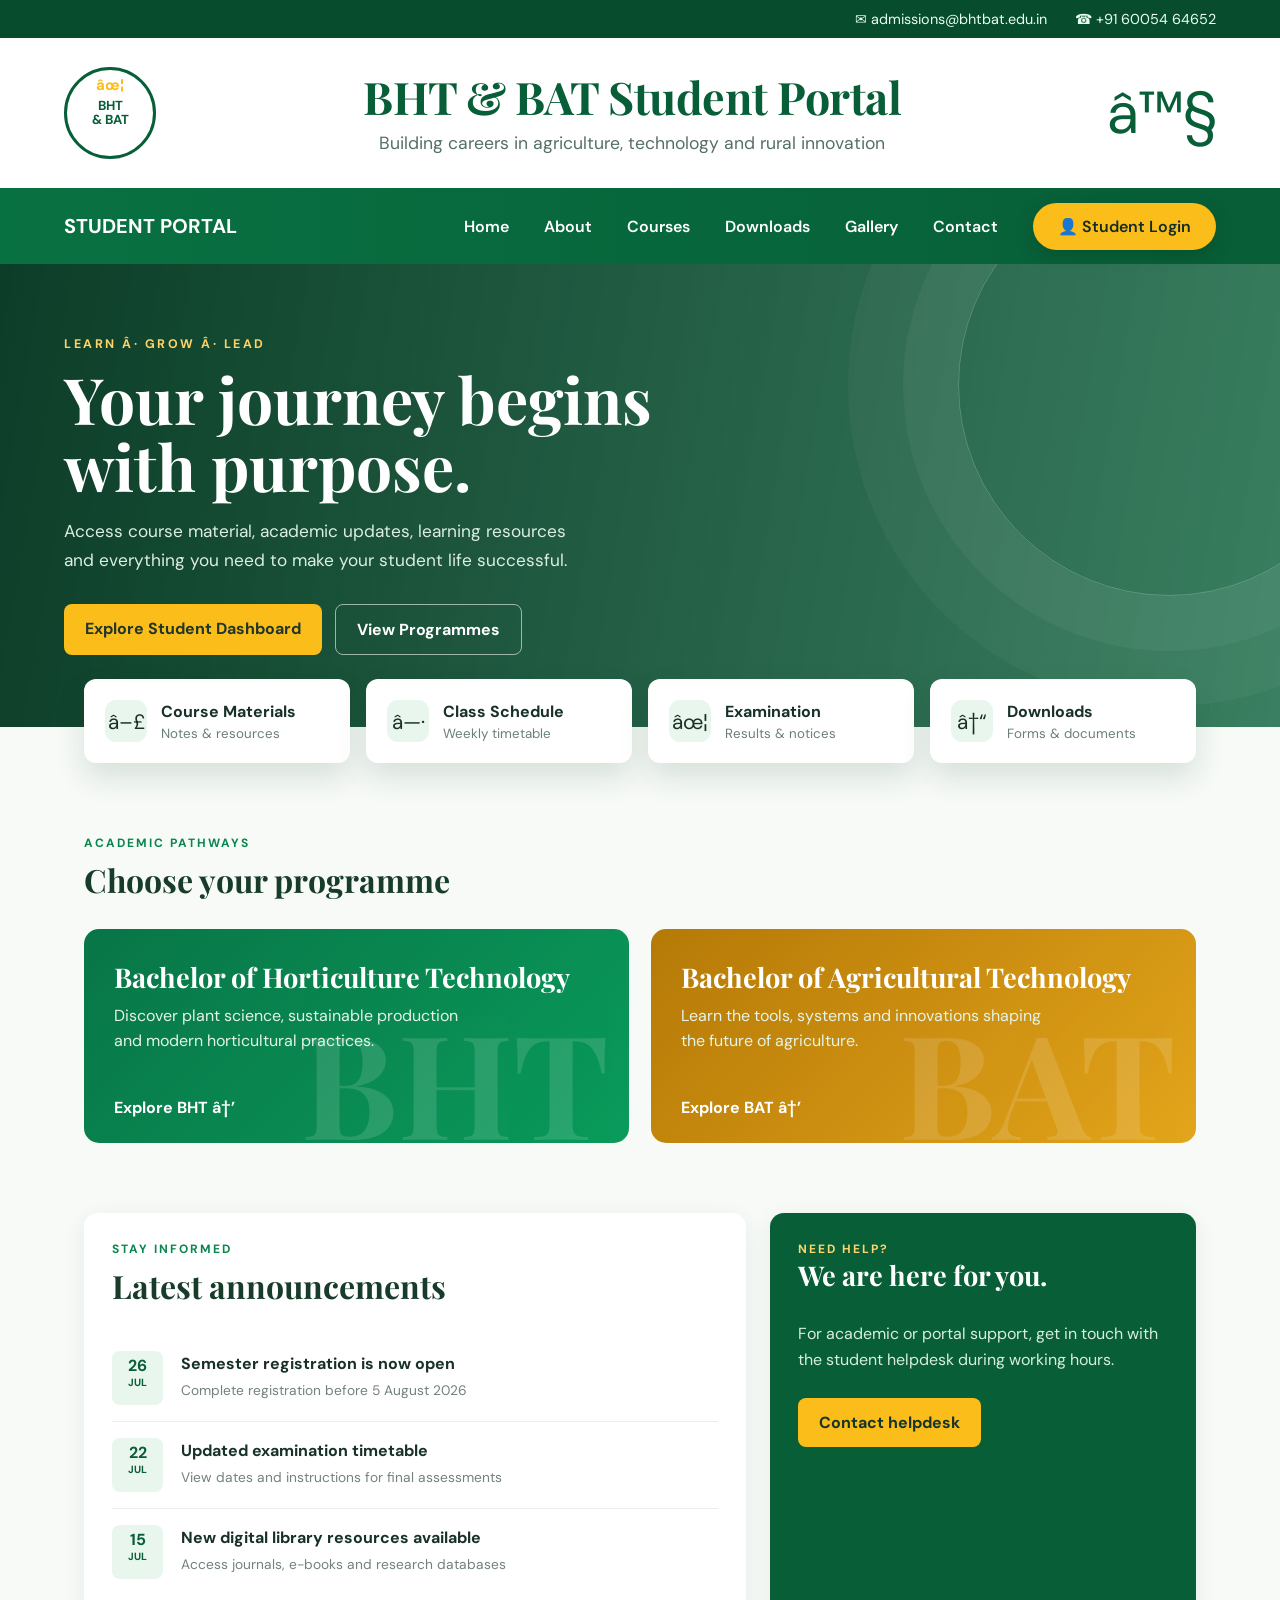
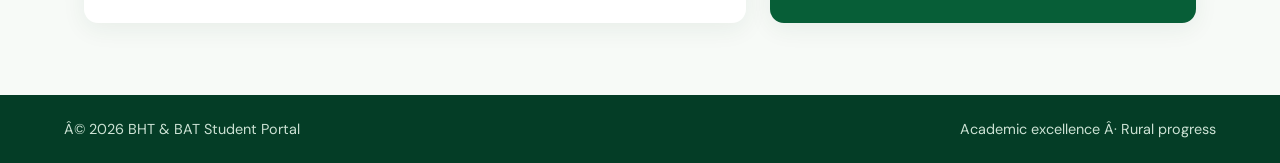
==== index.html @ a3b96659 "SYMBOL CHANGE IN STUDENT" ====
﻿<!doctype html>
<html lang="en">
<head>
  <meta charset="UTF-8" />
  <meta name="viewport" content="width=device-width, initial-scale=1.0" />
  <title>BHT & BAT Student Portal</title>
  <link rel="preconnect" href="https://fonts.googleapis.com">
  <link rel="preconnect" href="https://fonts.gstatic.com" crossorigin>
  <link href="https://fonts.googleapis.com/css2?family=DM+Sans:wght@400;500;600;700&family=Playfair+Display:wght@600;700&display=swap" rel="stylesheet">
  <style>
    :root { --forest:#075e37; --green:#09864e; --mint:#e9f6ed; --gold:#fbbd19; --ink:#183128; --paper:#f7faf7; }
    * { box-sizing:border-box; }
    body { margin:0; color:var(--ink); background:var(--paper); font-family:"DM Sans",sans-serif; }
    .topbar { background:#064c2d; color:#eafff1; padding:10px max(5vw,28px); display:flex; justify-content:flex-end; gap:28px; font-size:.9rem; }
    .topbar span { display:flex; align-items:center; gap:7px; }
    header { min-height:150px; padding:24px max(5vw,28px); display:flex; align-items:center; justify-content:space-between; background:#fff; }
    .seal { width:92px; height:92px; border:3px solid var(--forest); border-radius:50%; display:grid; place-items:center; color:var(--forest); text-align:center; font-weight:700; font-size:.82rem; line-height:1.05; position:relative; }
    .seal::before { content:"âœ¦"; position:absolute; top:8px; font-size:15px; color:var(--gold); }
    .brand { text-align:center; }
    .brand h1 { margin:0; font:700 clamp(1.7rem,3.5vw,3rem)/1.1 "Playfair Display",serif; color:var(--forest); letter-spacing:-.5px; }
    .brand p { margin:10px 0 0; font-size:clamp(.9rem,1.5vw,1.1rem); color:#567064; }
    .agri { color:var(--forest); font-size:3.7rem; line-height:1; }
    nav { background:linear-gradient(90deg,#087142,#075e37); padding:0 max(5vw,28px); min-height:76px; display:flex; align-items:center; gap:35px; color:#fff; }
    .portal-name { font-weight:700; font-size:1.25rem; margin-right:auto; }
    nav a { color:#fff; text-decoration:none; font-weight:600; }
    .login { padding:13px 25px; border-radius:999px; background:var(--gold); color:#162c23; box-shadow:0 6px 18px #00381d55; }
    .hero { min-height:460px; padding:72px max(5vw,28px); position:relative; overflow:hidden; display:flex; align-items:center; background:linear-gradient(100deg,rgba(2,53,31,.96),rgba(4,92,54,.78)), url('https://images.unsplash.com/photo-1500076656116-558758c991c1?auto=format&fit=crop&w=1800&q=80') center/cover; }
    .hero::after { content:""; width:420px; height:420px; border:1px solid #ffffff37; border-radius:50%; position:absolute; right:-100px; top:-90px; box-shadow:0 0 0 55px #ffffff0b,0 0 0 110px #ffffff09; }
    .hero-copy { max-width:650px; color:#fff; position:relative; z-index:1; }
    .eyebrow { text-transform:uppercase; letter-spacing:2.5px; color:#ffd367; font-size:.78rem; font-weight:700; }
    .hero h2 { font:700 clamp(2.4rem,5vw,4.4rem)/1.05 "Playfair Display",serif; margin:13px 0 17px; }
    .hero p { color:#dceee2; max-width:510px; font-size:1.08rem; line-height:1.7; }
    .hero-buttons { display:flex; gap:13px; margin-top:29px; flex-wrap:wrap; }
    .btn { text-decoration:none; padding:14px 21px; border-radius:8px; font-weight:700; display:inline-block; }
    .btn.primary { background:var(--gold); color:#21352b; } .btn.outline { color:white; border:1px solid #ffffff91; }
    .quick { max-width:1160px; margin:-48px auto 0; padding:0 24px; position:relative; z-index:2; display:grid; grid-template-columns:repeat(4,1fr); gap:16px; }
    .quick-card { background:#fff; border-radius:12px; padding:21px; box-shadow:0 14px 30px #16472c24; display:flex; align-items:center; gap:14px; transition:transform .2s; }
    .quick-card:hover { transform:translateY(-5px); }.quick-icon{width:42px;height:42px;border-radius:11px;background:var(--mint);display:grid;place-items:center;font-size:1.3rem}.quick-card b{display:block}.quick-card small{color:#698076;display:block;margin-top:3px}
    main { max-width:1160px; margin:0 auto; padding:72px 24px; }.section-label { color:var(--green); text-transform:uppercase; letter-spacing:2px; font-weight:700; font-size:.75rem; }.section-heading{font:700 2rem "Playfair Display",serif;margin:7px 0 28px;color:#173c2a}
    .programs { display:grid; grid-template-columns:1fr 1fr; gap:22px; }.program { border-radius:15px; padding:30px; color:#fff; min-height:214px; position:relative; overflow:hidden; }.program h3{font:700 1.7rem "Playfair Display",serif;margin:0 0 9px}.program p{margin:0;line-height:1.55;max-width:370px;color:#e4f4e9}.program a{position:absolute;bottom:25px;color:#fff;font-weight:700;text-decoration:none}.bht{background:linear-gradient(135deg,#087547,#0a9b5b)}.bat{background:linear-gradient(135deg,#b57907,#e3a51b)}.program .big{position:absolute;right:20px;bottom:-33px;font:700 9rem "Playfair Display",serif;opacity:.13}
    .notice-wrap{display:grid;grid-template-columns:1.4fr .9fr;gap:24px;margin-top:70px}.notice,.help{background:white;border-radius:14px;padding:28px;box-shadow:0 6px 25px #16472c12}.notice-item{display:flex;gap:18px;padding:16px 0;border-bottom:1px solid #e8eee9}.notice-item:last-child{border:0}.date{background:var(--mint);color:var(--forest);border-radius:8px;width:51px;min-width:51px;height:54px;text-align:center;padding:7px;font-weight:700;line-height:1}.date small{display:block;font-size:.65rem;margin-top:4px}.notice-item b{display:block;margin:2px 0 5px}.notice-item span{font-size:.86rem;color:#72837a}.help{background:var(--forest);color:white}.help h3{font:700 1.7rem "Playfair Display",serif;margin-top:0}.help p{line-height:1.65;color:#d8eee0}.help .btn{background:var(--gold);color:#173428;margin-top:9px}
    footer{background:#043d26;color:#cce2d4;padding:25px max(5vw,28px);display:flex;justify-content:space-between;font-size:.9rem}
    @media(max-width:800px){ header{min-height:auto}.seal{width:62px;height:62px;font-size:.6rem}.agri{font-size:2rem}.brand p{display:none} nav{padding:15px 24px;gap:15px;flex-wrap:wrap}.portal-name{width:100%}nav a:not(.login){display:none}.quick{grid-template-columns:1fr 1fr}.programs,.notice-wrap{grid-template-columns:1fr}.hero{min-height:420px;padding-top:55px} }
    @media(max-width:440px){.topbar{justify-content:center;font-size:.75rem;gap:12px}.quick{grid-template-columns:1fr}.hero h2{font-size:2.5rem}footer{display:block;line-height:2}}
  </style>
</head>
<body>
  <div class="topbar"><span>&#9993; admissions@bhtbat.edu.in</span><span>&#9742; +91 60054 64652</span></div>
  <header>
    <div class="seal">BHT<br>&amp; BAT</div>
    <div class="brand"><h1>BHT &amp; BAT Student Portal</h1><p>Building careers in agriculture, technology and rural innovation</p></div>
    <div class="agri">â™§</div>
  </header>
  <nav><div class="portal-name">STUDENT PORTAL</div><a href="index.html">Home</a><a href="about.html">About</a><a href="courses.html">Courses</a><a href="downloads.html">Downloads</a><a href="gallery.html">Gallery</a><a href="contact.html">Contact</a><a class="login" href="login.html">&#128100; Student Login</a></nav>
  <section class="hero" id="home"><div class="hero-copy"><div class="eyebrow">Learn Â· Grow Â· Lead</div><h2>Your journey begins with purpose.</h2><p>Access course material, academic updates, learning resources and everything you need to make your student life successful.</p><div class="hero-buttons"><a class="btn primary" href="login.html">Explore Student Dashboard</a><a class="btn outline" href="courses.html">View Programmes</a></div></div></section>
  <section class="quick"><div class="quick-card"><div class="quick-icon">â–£</div><div><b>Course Materials</b><small>Notes &amp; resources</small></div></div><div class="quick-card"><div class="quick-icon">â—·</div><div><b>Class Schedule</b><small>Weekly timetable</small></div></div><div class="quick-card"><div class="quick-icon">âœ¦</div><div><b>Examination</b><small>Results &amp; notices</small></div></div><div class="quick-card"><div class="quick-icon">â†“</div><div><b>Downloads</b><small>Forms &amp; documents</small></div></div></section>
  <main><div id="programmes" class="section-label">Academic pathways</div><h2 class="section-heading">Choose your programme</h2><section class="programs"><article class="program bht"><span class="big">BHT</span><h3>Bachelor of Horticulture Technology</h3><p>Discover plant science, sustainable production and modern horticultural practices.</p><a href="#">Explore BHT â†’</a></article><article class="program bat"><span class="big">BAT</span><h3>Bachelor of Agricultural Technology</h3><p>Learn the tools, systems and innovations shaping the future of agriculture.</p><a href="#">Explore BAT â†’</a></article></section><section class="notice-wrap" id="notices"><div class="notice"><div class="section-label">Stay informed</div><h2 class="section-heading">Latest announcements</h2><div class="notice-item"><div class="date">26<small>JUL</small></div><div><b>Semester registration is now open</b><span>Complete registration before 5 August 2026</span></div></div><div class="notice-item"><div class="date">22<small>JUL</small></div><div><b>Updated examination timetable</b><span>View dates and instructions for final assessments</span></div></div><div class="notice-item"><div class="date">15<small>JUL</small></div><div><b>New digital library resources available</b><span>Access journals, e-books and research databases</span></div></div></div><aside class="help" id="contact"><div class="section-label" style="color:#fdd66e">Need help?</div><h3>We are here for you.</h3><p>For academic or portal support, get in touch with the student helpdesk during working hours.</p><a class="btn" href="mailto:admissions@bhtbat.edu.in">Contact helpdesk</a></aside></section></main>
  <footer><span>Â© 2026 BHT &amp; BAT Student Portal</span><span>Academic excellence Â· Rural progress</span></footer>
</body>
</html>
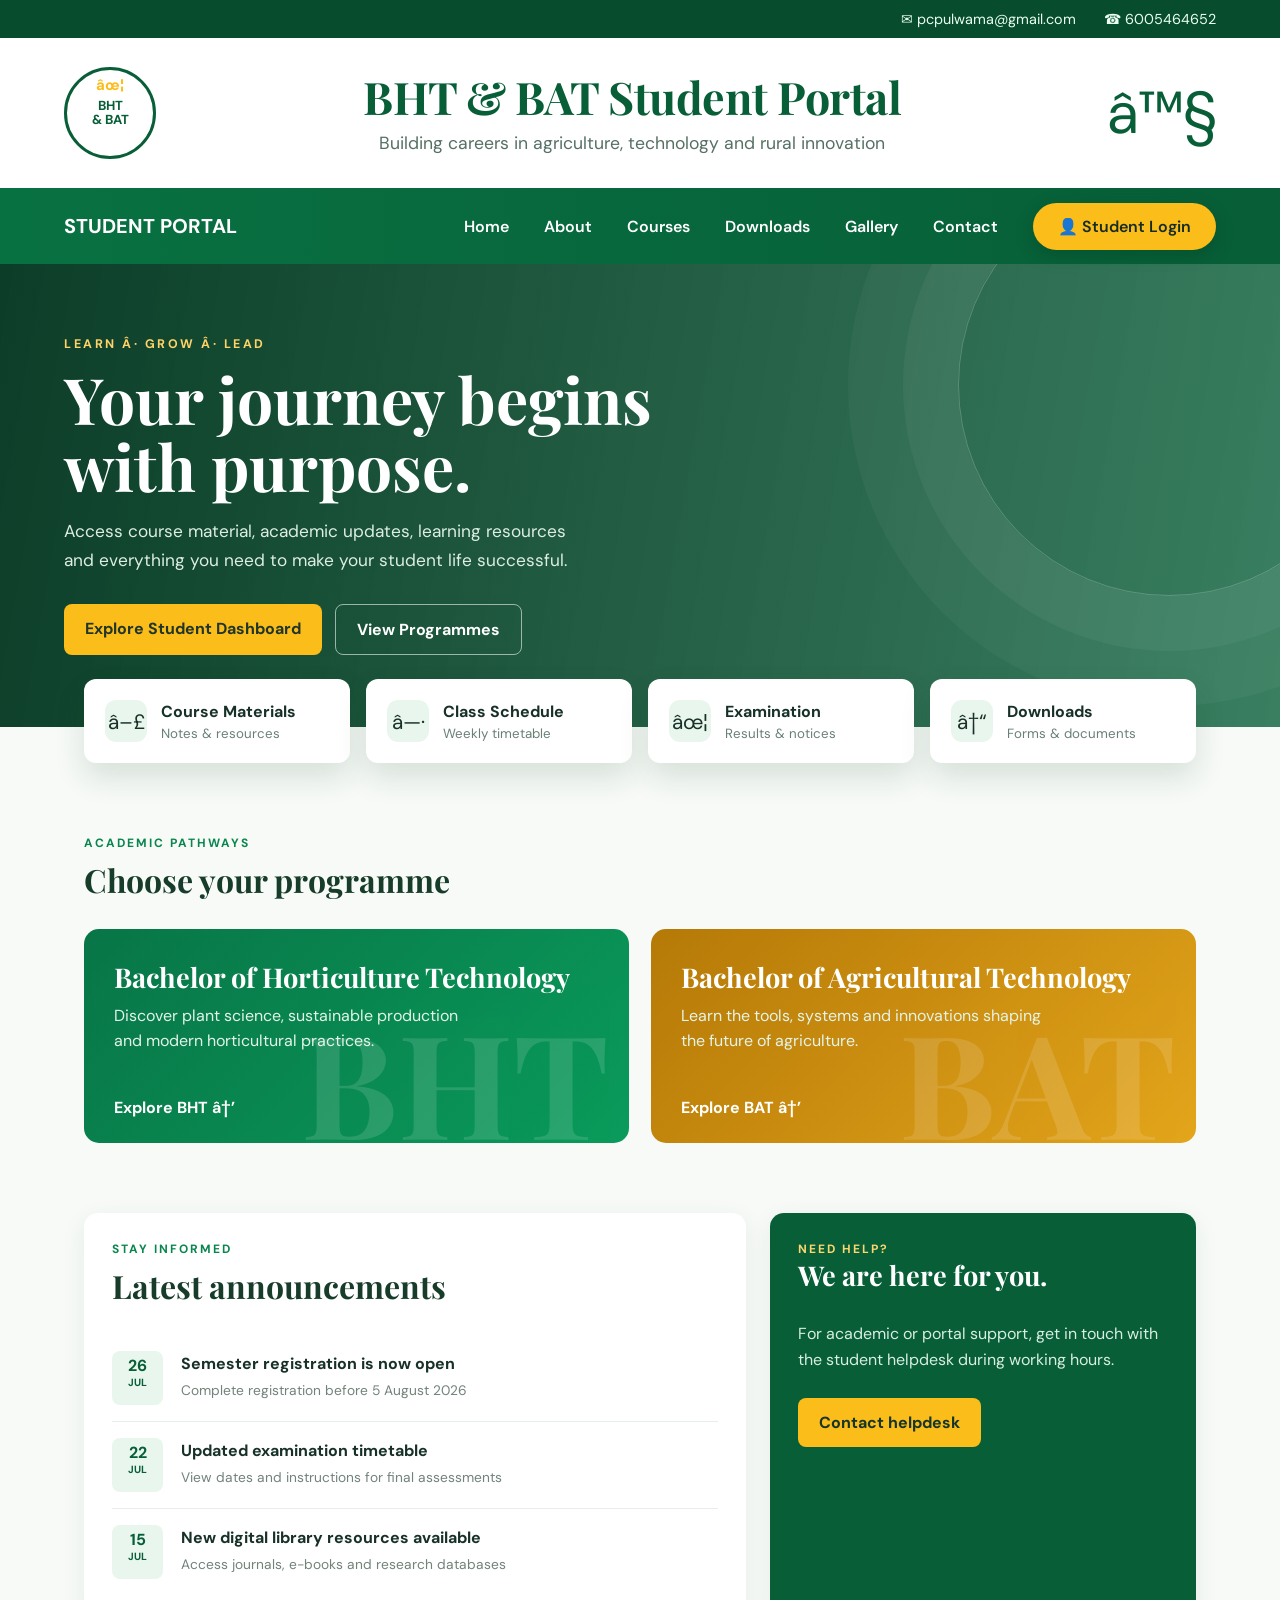
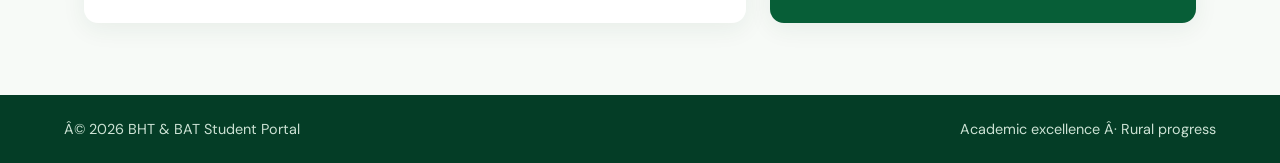
==== commit 15a42dfd: "login page modified" ====
--- a/index.html
+++ b/index.html
@@ -45,7 +45,7 @@
   </style>
 </head>
 <body>
-  <div class="topbar"><span>&#9993; admissions@bhtbat.edu.in</span><span>&#9742; +91 60054 64652</span></div>
+  <div class="topbar"><span>&#9993; pcpulwama@gmail.com</span><span>&#9742; 6005464652</span></div>
   <header>
     <div class="seal">BHT<br>&amp; BAT</div>
     <div class="brand"><h1>BHT &amp; BAT Student Portal</h1><p>Building careers in agriculture, technology and rural innovation</p></div>
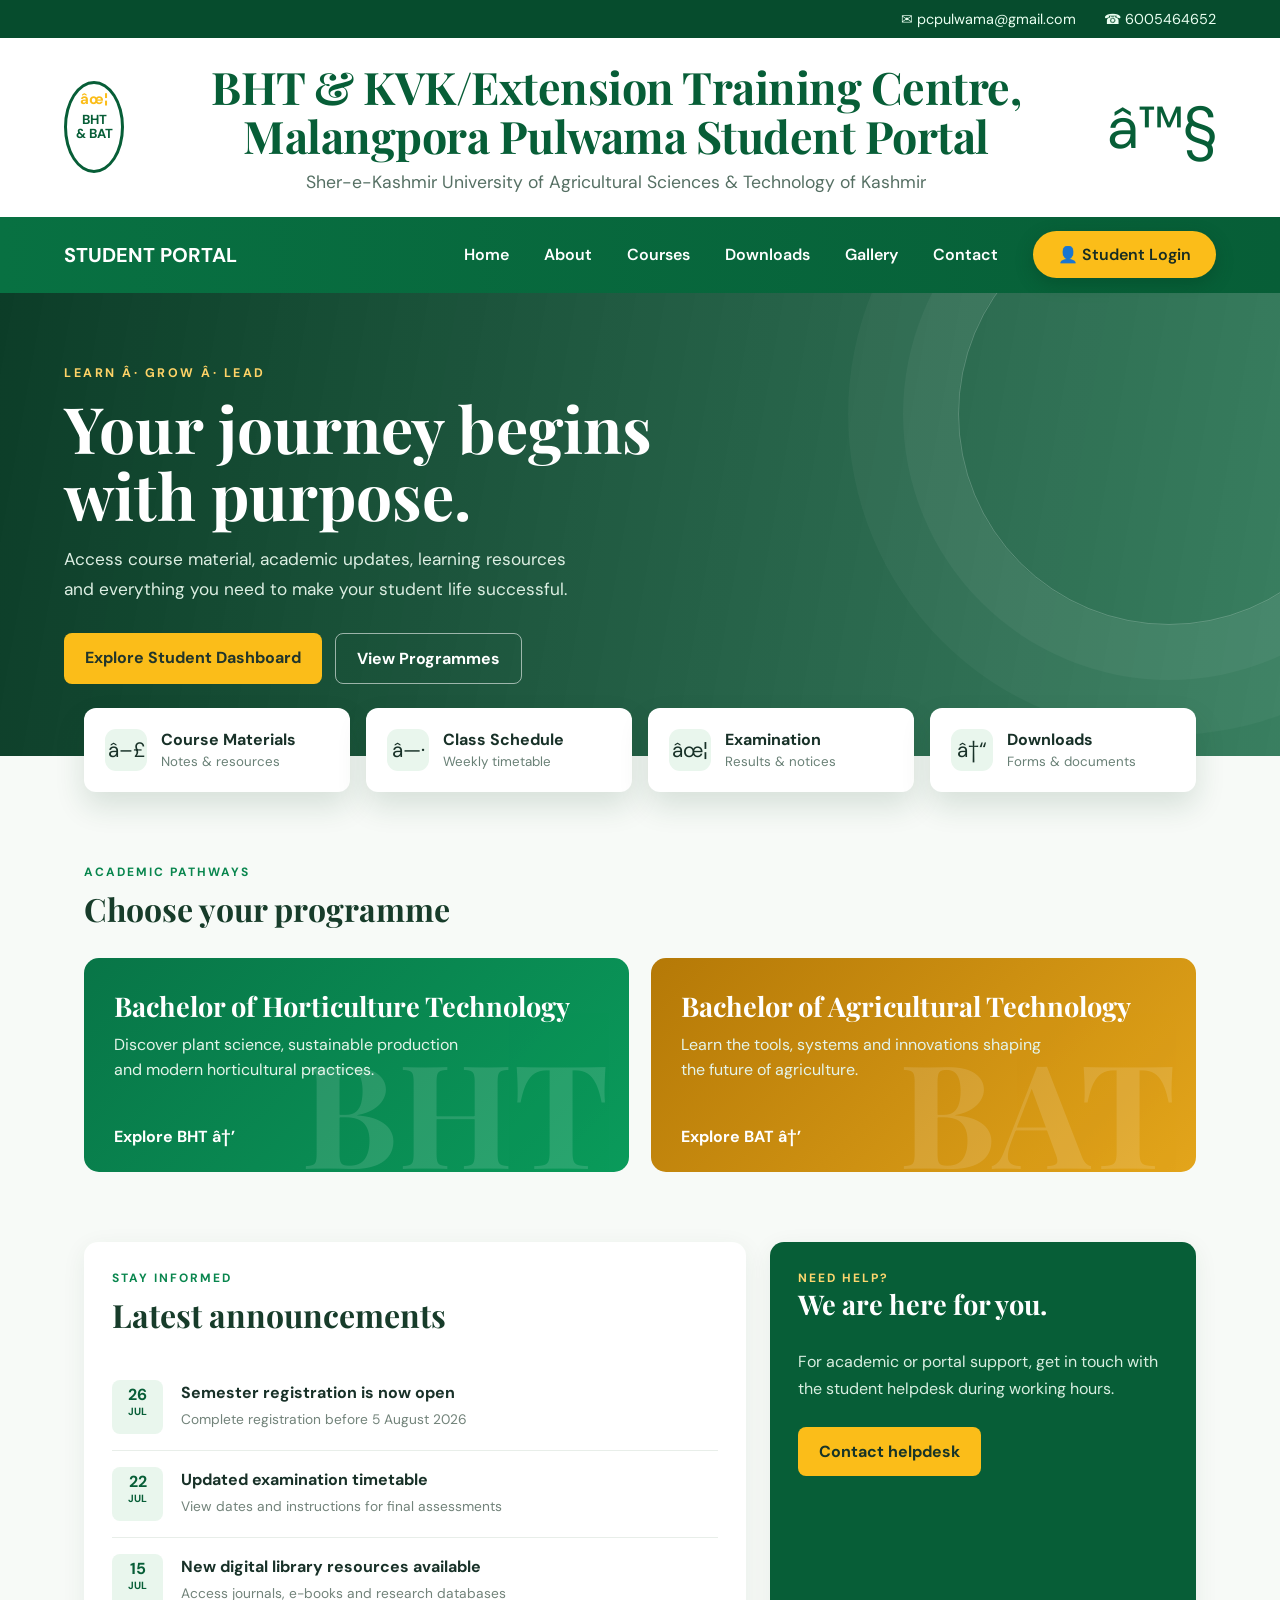
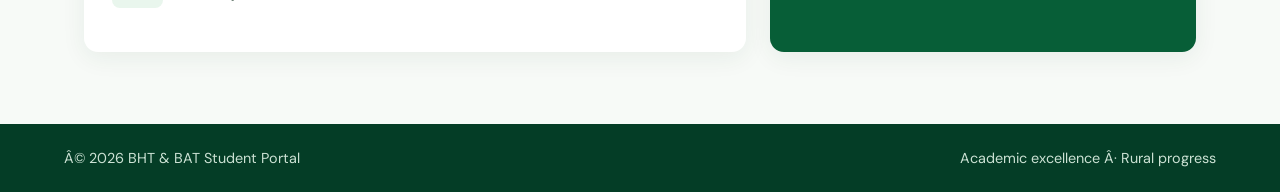
==== commit 936807fa: "main page change heading" ====
--- a/index.html
+++ b/index.html
@@ -48,7 +48,8 @@
   <div class="topbar"><span>&#9993; pcpulwama@gmail.com</span><span>&#9742; 6005464652</span></div>
   <header>
     <div class="seal">BHT<br>&amp; BAT</div>
-    <div class="brand"><h1>BHT &amp; BAT Student Portal</h1><p>Building careers in agriculture, technology and rural innovation</p></div>
+    <div class="brand"><h1>BHT &amp;  KVK/Extension Training Centre, Malangpora Pulwama Student Portal</h1><p>
+Sher-e-Kashmir University of Agricultural Sciences & Technology of Kashmir</p></div>
     <div class="agri">â™§</div>
   </header>
   <nav><div class="portal-name">STUDENT PORTAL</div><a href="index.html">Home</a><a href="about.html">About</a><a href="courses.html">Courses</a><a href="downloads.html">Downloads</a><a href="gallery.html">Gallery</a><a href="contact.html">Contact</a><a class="login" href="login.html">&#128100; Student Login</a></nav>
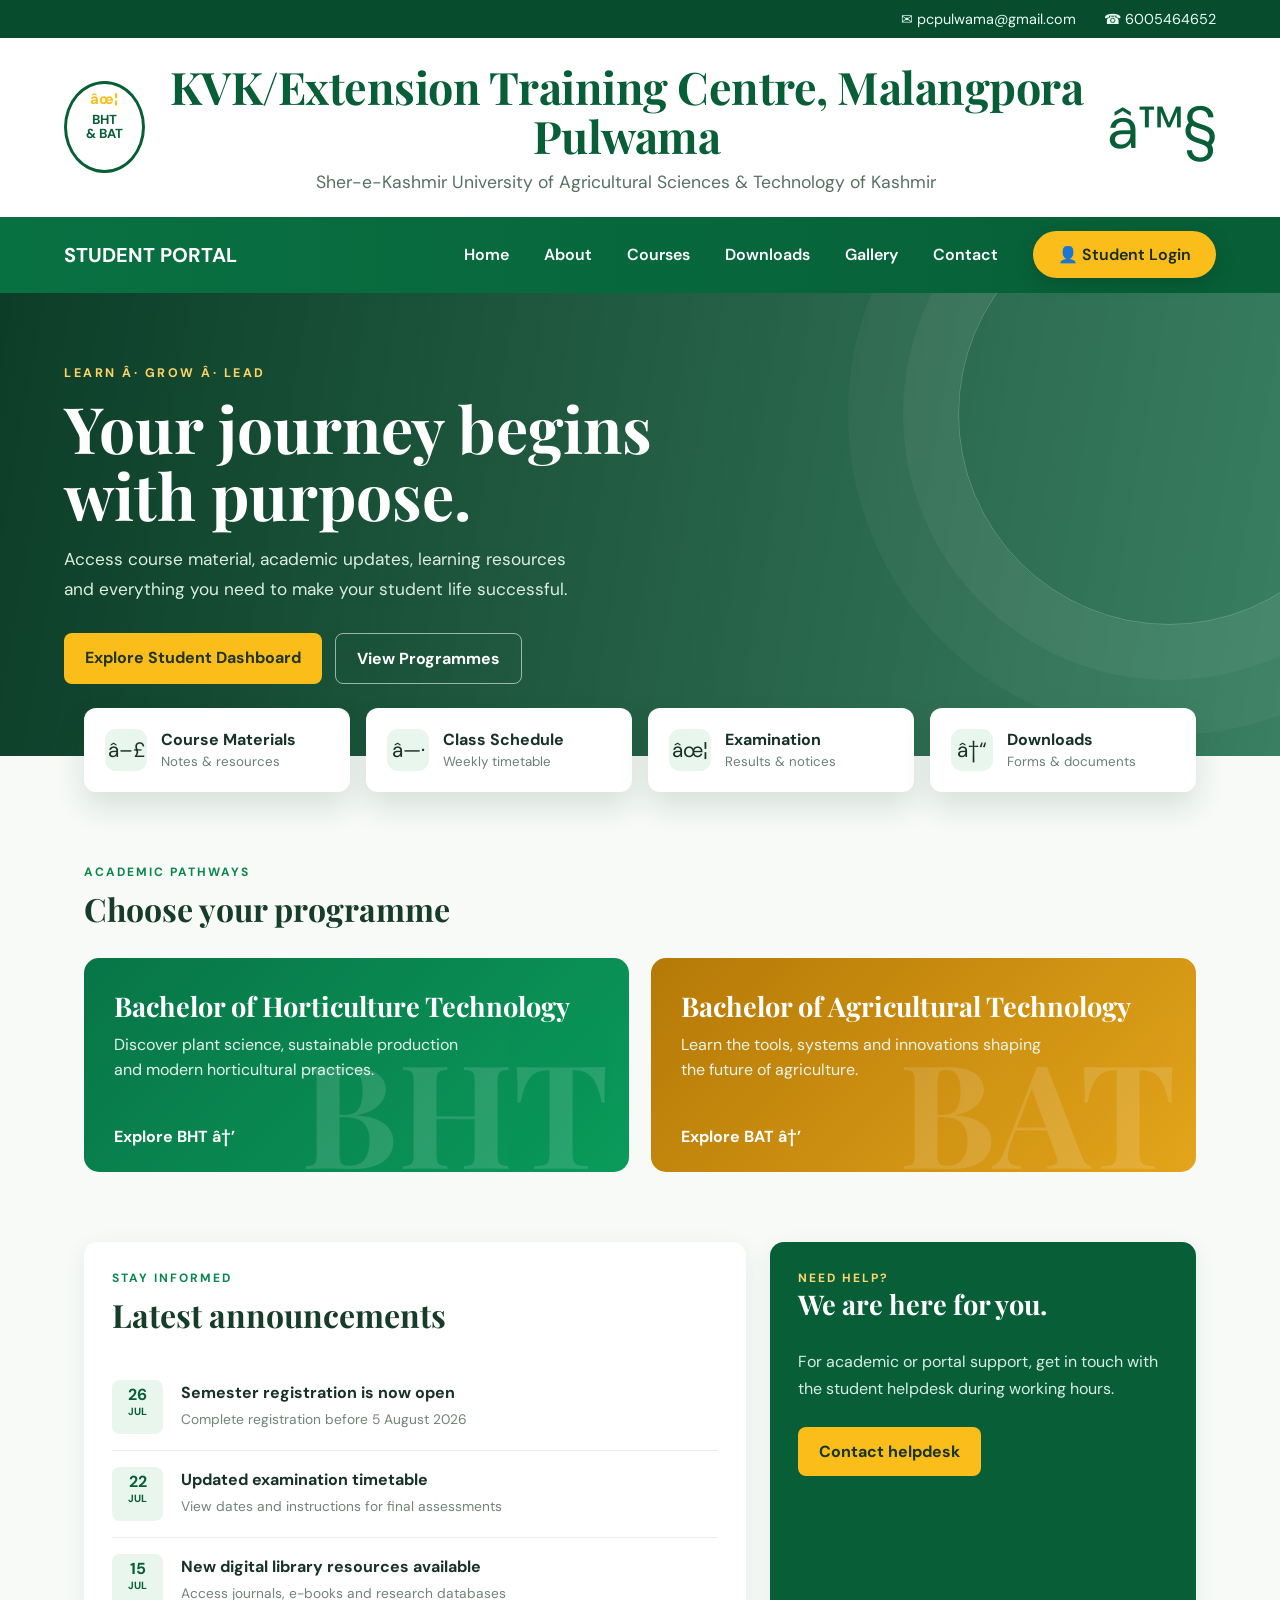
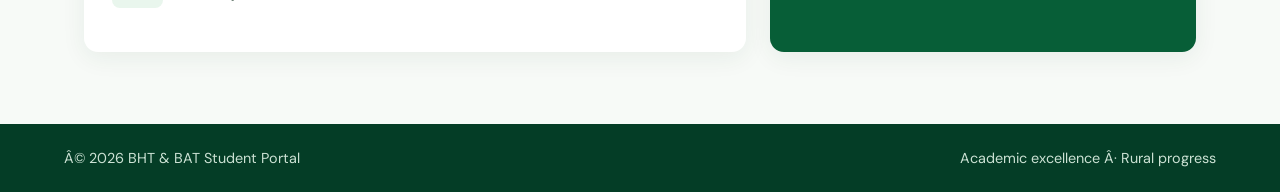
==== commit a8c974a5: "change heading" ====
--- a/index.html
+++ b/index.html
@@ -48,8 +48,8 @@
   <div class="topbar"><span>&#9993; pcpulwama@gmail.com</span><span>&#9742; 6005464652</span></div>
   <header>
     <div class="seal">BHT<br>&amp; BAT</div>
-    <div class="brand"><h1>BHT &amp;  KVK/Extension Training Centre, Malangpora Pulwama Student Portal</h1><p>
-Sher-e-Kashmir University of Agricultural Sciences & Technology of Kashmir</p></div>
+    <div class="brand"><h1>KVK/Extension Training Centre, Malangpora Pulwama</h1>
+      <p>Sher-e-Kashmir University of Agricultural Sciences & Technology of Kashmir</p></div>
     <div class="agri">â™§</div>
   </header>
   <nav><div class="portal-name">STUDENT PORTAL</div><a href="index.html">Home</a><a href="about.html">About</a><a href="courses.html">Courses</a><a href="downloads.html">Downloads</a><a href="gallery.html">Gallery</a><a href="contact.html">Contact</a><a class="login" href="login.html">&#128100; Student Login</a></nav>
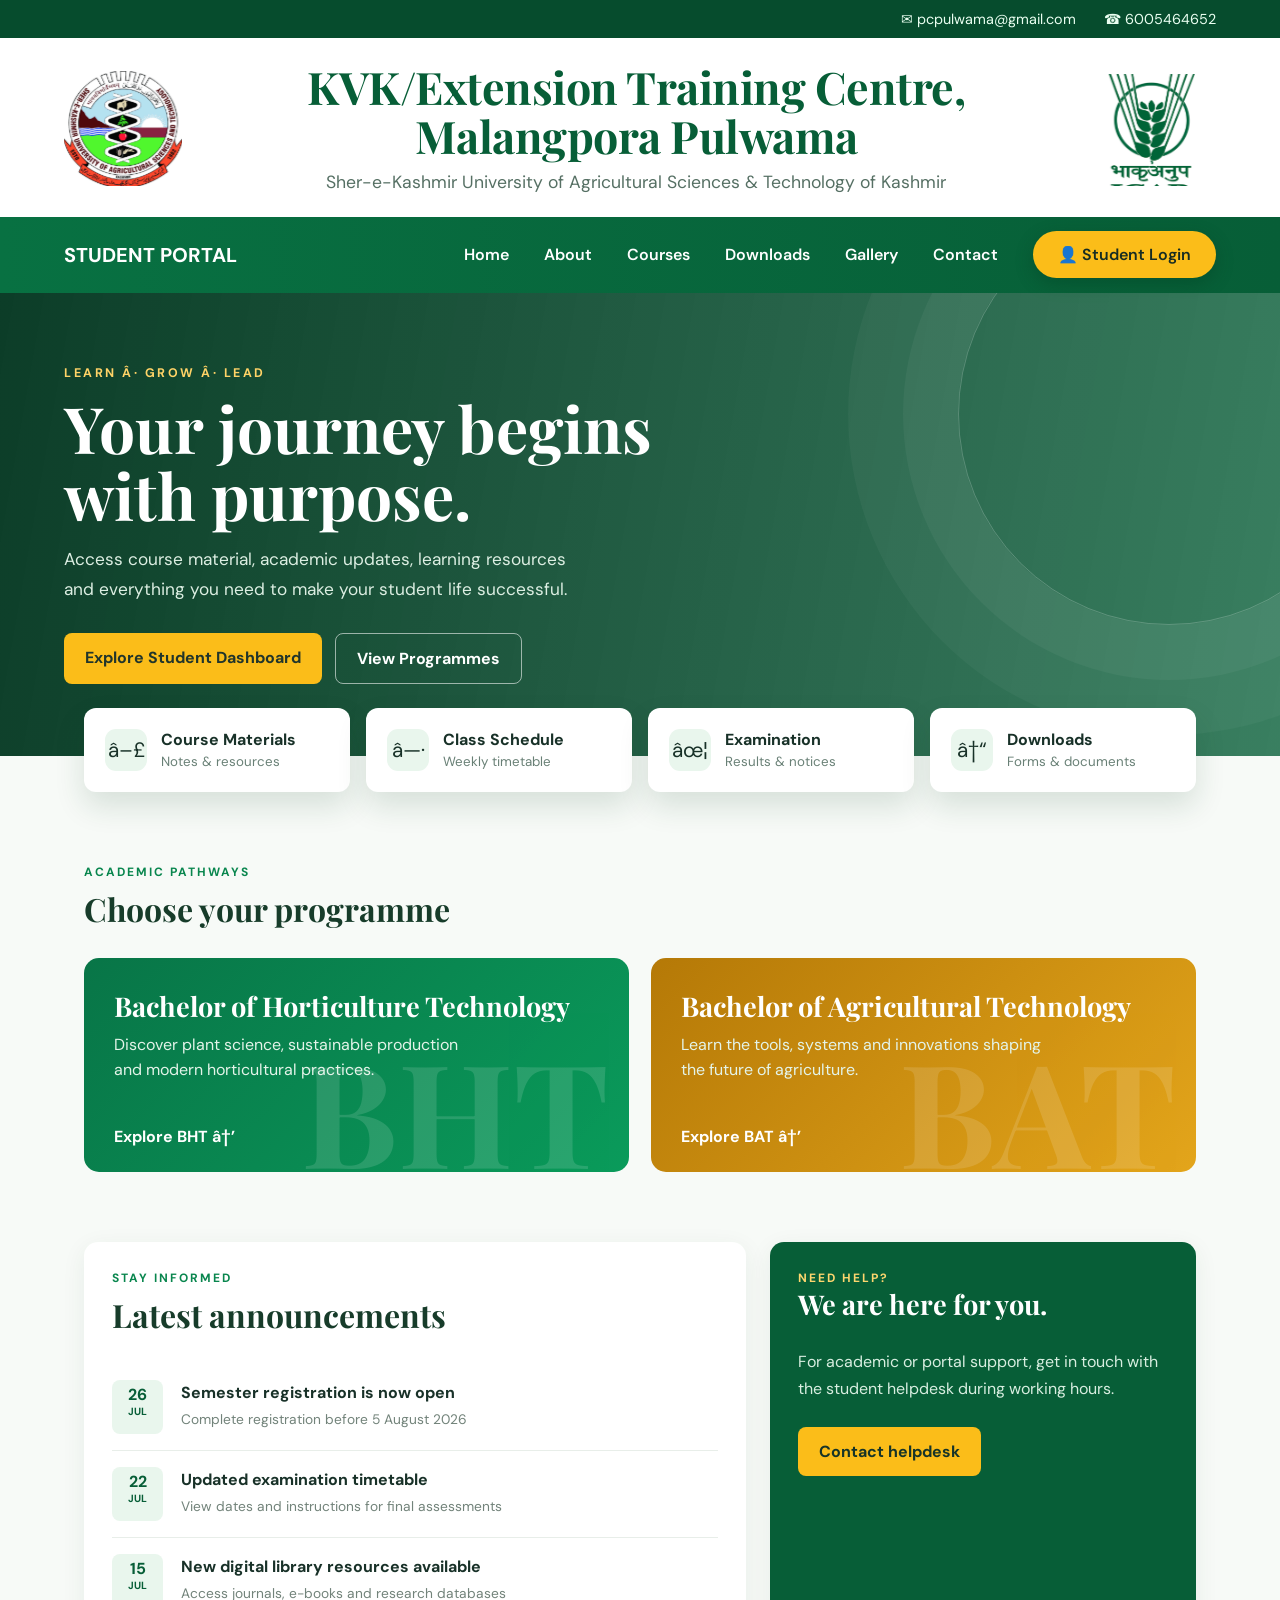
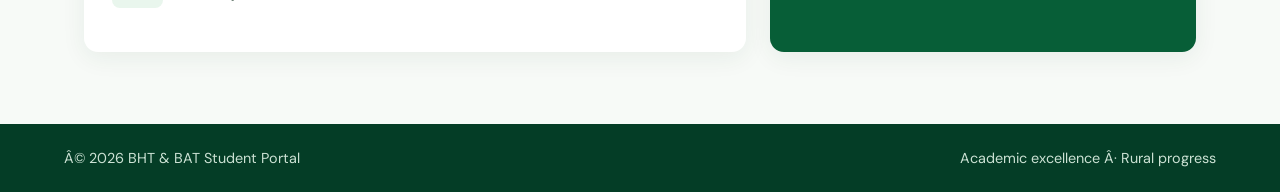
==== commit ef22a473: "logo change" ====
--- a/index.html
+++ b/index.html
@@ -14,8 +14,7 @@
     .topbar { background:#064c2d; color:#eafff1; padding:10px max(5vw,28px); display:flex; justify-content:flex-end; gap:28px; font-size:.9rem; }
     .topbar span { display:flex; align-items:center; gap:7px; }
     header { min-height:150px; padding:24px max(5vw,28px); display:flex; align-items:center; justify-content:space-between; background:#fff; }
-    .seal { width:92px; height:92px; border:3px solid var(--forest); border-radius:50%; display:grid; place-items:center; color:var(--forest); text-align:center; font-weight:700; font-size:.82rem; line-height:1.05; position:relative; }
-    .seal::before { content:"âœ¦"; position:absolute; top:8px; font-size:15px; color:var(--gold); }
+    .official-logo { width:118px; height:118px; flex:0 0 auto; background-image:url("institution-logos-reference.png"); background-repeat:no-repeat; background-size:1920px 943px; }.skuast-logo{background-position:-176px -100px}.icar-logo{width:126px;background-position:-1600px -96px;}
     .brand { text-align:center; }
     .brand h1 { margin:0; font:700 clamp(1.7rem,3.5vw,3rem)/1.1 "Playfair Display",serif; color:var(--forest); letter-spacing:-.5px; }
     .brand p { margin:10px 0 0; font-size:clamp(.9rem,1.5vw,1.1rem); color:#567064; }
@@ -40,17 +39,17 @@
     .programs { display:grid; grid-template-columns:1fr 1fr; gap:22px; }.program { border-radius:15px; padding:30px; color:#fff; min-height:214px; position:relative; overflow:hidden; }.program h3{font:700 1.7rem "Playfair Display",serif;margin:0 0 9px}.program p{margin:0;line-height:1.55;max-width:370px;color:#e4f4e9}.program a{position:absolute;bottom:25px;color:#fff;font-weight:700;text-decoration:none}.bht{background:linear-gradient(135deg,#087547,#0a9b5b)}.bat{background:linear-gradient(135deg,#b57907,#e3a51b)}.program .big{position:absolute;right:20px;bottom:-33px;font:700 9rem "Playfair Display",serif;opacity:.13}
     .notice-wrap{display:grid;grid-template-columns:1.4fr .9fr;gap:24px;margin-top:70px}.notice,.help{background:white;border-radius:14px;padding:28px;box-shadow:0 6px 25px #16472c12}.notice-item{display:flex;gap:18px;padding:16px 0;border-bottom:1px solid #e8eee9}.notice-item:last-child{border:0}.date{background:var(--mint);color:var(--forest);border-radius:8px;width:51px;min-width:51px;height:54px;text-align:center;padding:7px;font-weight:700;line-height:1}.date small{display:block;font-size:.65rem;margin-top:4px}.notice-item b{display:block;margin:2px 0 5px}.notice-item span{font-size:.86rem;color:#72837a}.help{background:var(--forest);color:white}.help h3{font:700 1.7rem "Playfair Display",serif;margin-top:0}.help p{line-height:1.65;color:#d8eee0}.help .btn{background:var(--gold);color:#173428;margin-top:9px}
     footer{background:#043d26;color:#cce2d4;padding:25px max(5vw,28px);display:flex;justify-content:space-between;font-size:.9rem}
-    @media(max-width:800px){ header{min-height:auto}.seal{width:62px;height:62px;font-size:.6rem}.agri{font-size:2rem}.brand p{display:none} nav{padding:15px 24px;gap:15px;flex-wrap:wrap}.portal-name{width:100%}nav a:not(.login){display:none}.quick{grid-template-columns:1fr 1fr}.programs,.notice-wrap{grid-template-columns:1fr}.hero{min-height:420px;padding-top:55px} }
+    @media(max-width:800px){.official-logo{transform:scale(.68)}.icar-logo{display:none} header{min-height:auto}.seal{width:62px;height:62px;font-size:.6rem}.agri{font-size:2rem}.brand p{display:none} nav{padding:15px 24px;gap:15px;flex-wrap:wrap}.portal-name{width:100%}nav a:not(.login){display:none}.quick{grid-template-columns:1fr 1fr}.programs,.notice-wrap{grid-template-columns:1fr}.hero{min-height:420px;padding-top:55px} }
     @media(max-width:440px){.topbar{justify-content:center;font-size:.75rem;gap:12px}.quick{grid-template-columns:1fr}.hero h2{font-size:2.5rem}footer{display:block;line-height:2}}
   </style>
 </head>
 <body>
   <div class="topbar"><span>&#9993; pcpulwama@gmail.com</span><span>&#9742; 6005464652</span></div>
   <header>
-    <div class="seal">BHT<br>&amp; BAT</div>
+    <div class="official-logo skuast-logo" role="img" aria-label="SKUAST Kashmir logo"></div>
     <div class="brand"><h1>KVK/Extension Training Centre, Malangpora Pulwama</h1>
       <p>Sher-e-Kashmir University of Agricultural Sciences & Technology of Kashmir</p></div>
-    <div class="agri">â™§</div>
+    <div class="official-logo icar-logo" role="img" aria-label="ICAR logo"></div>
   </header>
   <nav><div class="portal-name">STUDENT PORTAL</div><a href="index.html">Home</a><a href="about.html">About</a><a href="courses.html">Courses</a><a href="downloads.html">Downloads</a><a href="gallery.html">Gallery</a><a href="contact.html">Contact</a><a class="login" href="login.html">&#128100; Student Login</a></nav>
   <section class="hero" id="home"><div class="hero-copy"><div class="eyebrow">Learn Â· Grow Â· Lead</div><h2>Your journey begins with purpose.</h2><p>Access course material, academic updates, learning resources and everything you need to make your student life successful.</p><div class="hero-buttons"><a class="btn primary" href="login.html">Explore Student Dashboard</a><a class="btn outline" href="courses.html">View Programmes</a></div></div></section>
@@ -63,3 +62,6 @@
 
 
 
+
+
+
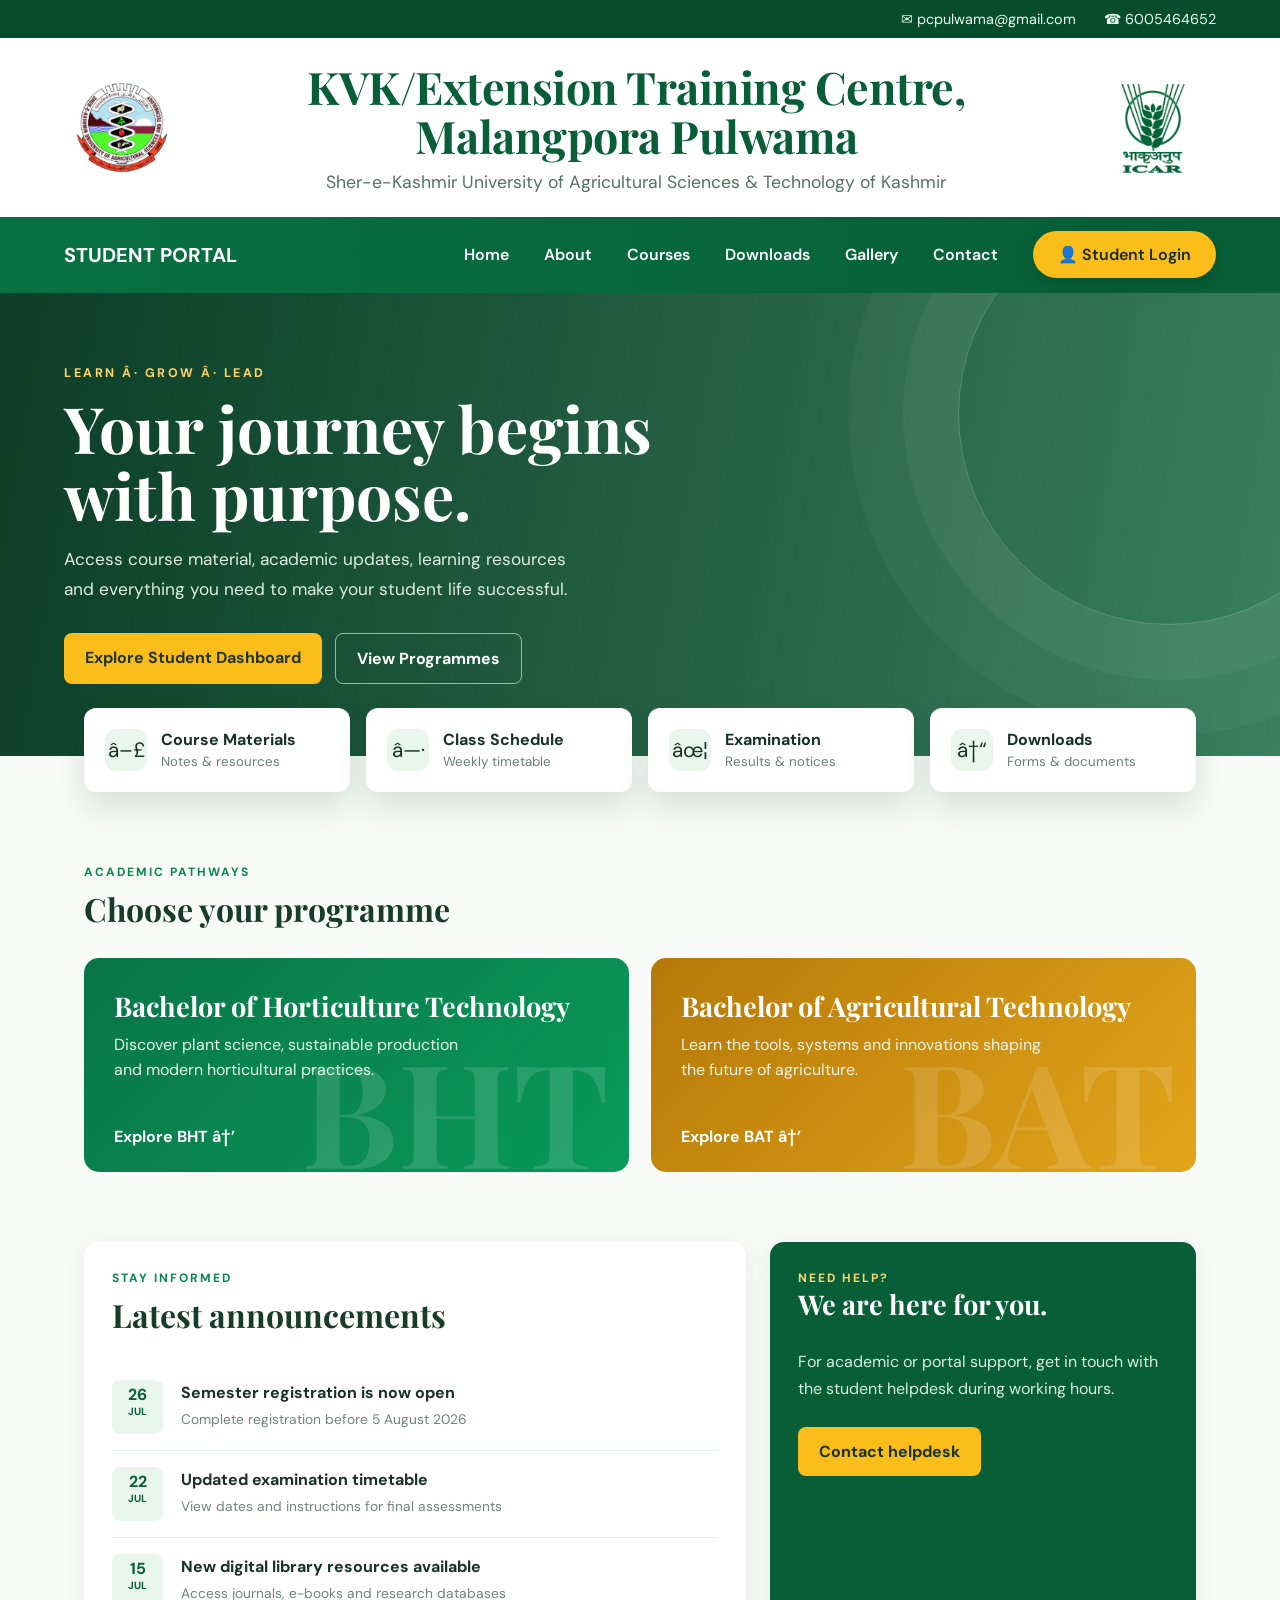
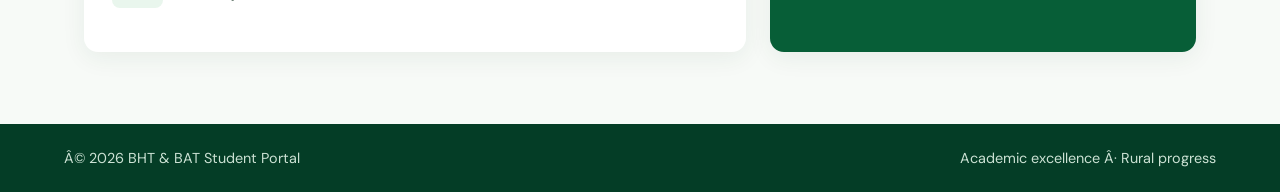
==== commit 0ac07517: "logo edited" ====
--- a/index.html
+++ b/index.html
@@ -14,7 +14,7 @@
     .topbar { background:#064c2d; color:#eafff1; padding:10px max(5vw,28px); display:flex; justify-content:flex-end; gap:28px; font-size:.9rem; }
     .topbar span { display:flex; align-items:center; gap:7px; }
     header { min-height:150px; padding:24px max(5vw,28px); display:flex; align-items:center; justify-content:space-between; background:#fff; }
-    .official-logo { width:118px; height:118px; flex:0 0 auto; background-image:url("institution-logos-reference.png"); background-repeat:no-repeat; background-size:1920px 943px; }.skuast-logo{background-position:-176px -100px}.icar-logo{width:126px;background-position:-1600px -96px;}
+    .official-logo { width:118px; height:118px; flex:0 0 auto; object-fit:contain; background:#fff; }.skuast-logo{}.icar-logo{width:126px;}
     .brand { text-align:center; }
     .brand h1 { margin:0; font:700 clamp(1.7rem,3.5vw,3rem)/1.1 "Playfair Display",serif; color:var(--forest); letter-spacing:-.5px; }
     .brand p { margin:10px 0 0; font-size:clamp(.9rem,1.5vw,1.1rem); color:#567064; }
@@ -46,10 +46,10 @@
 <body>
   <div class="topbar"><span>&#9993; pcpulwama@gmail.com</span><span>&#9742; 6005464652</span></div>
   <header>
-    <div class="official-logo skuast-logo" role="img" aria-label="SKUAST Kashmir logo"></div>
+    <img class="official-logo skuast-logo" src="skuast-kashmir-logo.png" alt="SKUAST Kashmir logo">
     <div class="brand"><h1>KVK/Extension Training Centre, Malangpora Pulwama</h1>
       <p>Sher-e-Kashmir University of Agricultural Sciences & Technology of Kashmir</p></div>
-    <div class="official-logo icar-logo" role="img" aria-label="ICAR logo"></div>
+    <img class="official-logo icar-logo" src="icar-logo.png" alt="ICAR logo">
   </header>
   <nav><div class="portal-name">STUDENT PORTAL</div><a href="index.html">Home</a><a href="about.html">About</a><a href="courses.html">Courses</a><a href="downloads.html">Downloads</a><a href="gallery.html">Gallery</a><a href="contact.html">Contact</a><a class="login" href="login.html">&#128100; Student Login</a></nav>
   <section class="hero" id="home"><div class="hero-copy"><div class="eyebrow">Learn Â· Grow Â· Lead</div><h2>Your journey begins with purpose.</h2><p>Access course material, academic updates, learning resources and everything you need to make your student life successful.</p><div class="hero-buttons"><a class="btn primary" href="login.html">Explore Student Dashboard</a><a class="btn outline" href="courses.html">View Programmes</a></div></div></section>
@@ -65,3 +65,5 @@
 
 
 
+
+
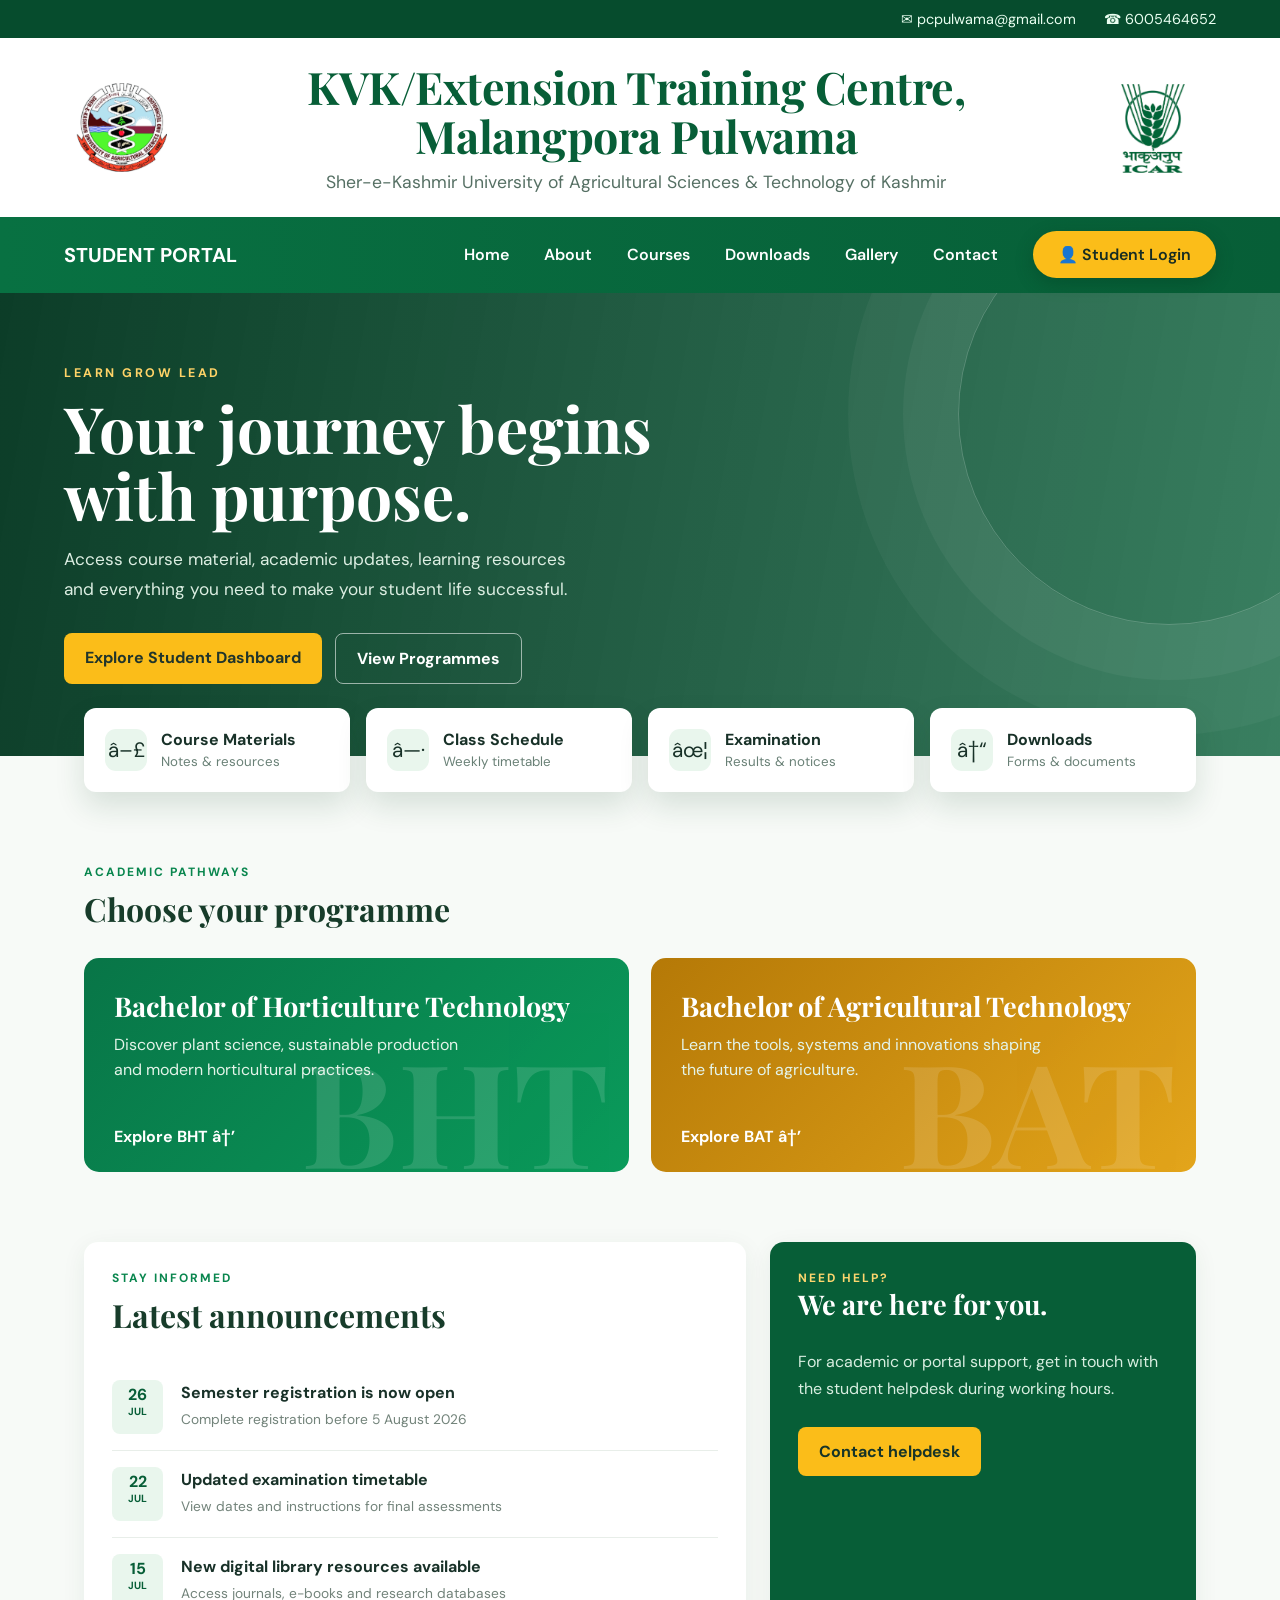
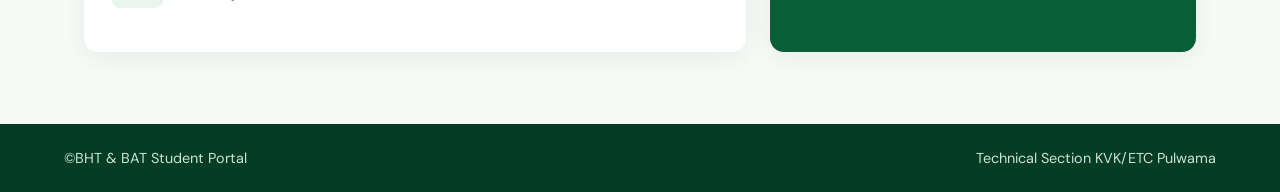
==== commit 66fccd8a: "main page changes header and footer" ====
--- a/index.html
+++ b/index.html
@@ -52,10 +52,10 @@
     <img class="official-logo icar-logo" src="icar-logo.png" alt="ICAR logo">
   </header>
   <nav><div class="portal-name">STUDENT PORTAL</div><a href="index.html">Home</a><a href="about.html">About</a><a href="courses.html">Courses</a><a href="downloads.html">Downloads</a><a href="gallery.html">Gallery</a><a href="contact.html">Contact</a><a class="login" href="login.html">&#128100; Student Login</a></nav>
-  <section class="hero" id="home"><div class="hero-copy"><div class="eyebrow">Learn Â· Grow Â· Lead</div><h2>Your journey begins with purpose.</h2><p>Access course material, academic updates, learning resources and everything you need to make your student life successful.</p><div class="hero-buttons"><a class="btn primary" href="login.html">Explore Student Dashboard</a><a class="btn outline" href="courses.html">View Programmes</a></div></div></section>
+  <section class="hero" id="home"><div class="hero-copy"><div class="eyebrow">Learn  Grow  Lead</div><h2>Your journey begins with purpose.</h2><p>Access course material, academic updates, learning resources and everything you need to make your student life successful.</p><div class="hero-buttons"><a class="btn primary" href="login.html">Explore Student Dashboard</a><a class="btn outline" href="courses.html">View Programmes</a></div></div></section>
   <section class="quick"><div class="quick-card"><div class="quick-icon">â–£</div><div><b>Course Materials</b><small>Notes &amp; resources</small></div></div><div class="quick-card"><div class="quick-icon">â—·</div><div><b>Class Schedule</b><small>Weekly timetable</small></div></div><div class="quick-card"><div class="quick-icon">âœ¦</div><div><b>Examination</b><small>Results &amp; notices</small></div></div><div class="quick-card"><div class="quick-icon">â†“</div><div><b>Downloads</b><small>Forms &amp; documents</small></div></div></section>
   <main><div id="programmes" class="section-label">Academic pathways</div><h2 class="section-heading">Choose your programme</h2><section class="programs"><article class="program bht"><span class="big">BHT</span><h3>Bachelor of Horticulture Technology</h3><p>Discover plant science, sustainable production and modern horticultural practices.</p><a href="#">Explore BHT â†’</a></article><article class="program bat"><span class="big">BAT</span><h3>Bachelor of Agricultural Technology</h3><p>Learn the tools, systems and innovations shaping the future of agriculture.</p><a href="#">Explore BAT â†’</a></article></section><section class="notice-wrap" id="notices"><div class="notice"><div class="section-label">Stay informed</div><h2 class="section-heading">Latest announcements</h2><div class="notice-item"><div class="date">26<small>JUL</small></div><div><b>Semester registration is now open</b><span>Complete registration before 5 August 2026</span></div></div><div class="notice-item"><div class="date">22<small>JUL</small></div><div><b>Updated examination timetable</b><span>View dates and instructions for final assessments</span></div></div><div class="notice-item"><div class="date">15<small>JUL</small></div><div><b>New digital library resources available</b><span>Access journals, e-books and research databases</span></div></div></div><aside class="help" id="contact"><div class="section-label" style="color:#fdd66e">Need help?</div><h3>We are here for you.</h3><p>For academic or portal support, get in touch with the student helpdesk during working hours.</p><a class="btn" href="mailto:admissions@bhtbat.edu.in">Contact helpdesk</a></aside></section></main>
-  <footer><span>Â© 2026 BHT &amp; BAT Student Portal</span><span>Academic excellence Â· Rural progress</span></footer>
+  <footer><span>©BHT &amp; BAT Student Portal</span><span>Technical Section KVK/ETC Pulwama</span></footer>
 </body>
 </html>
 
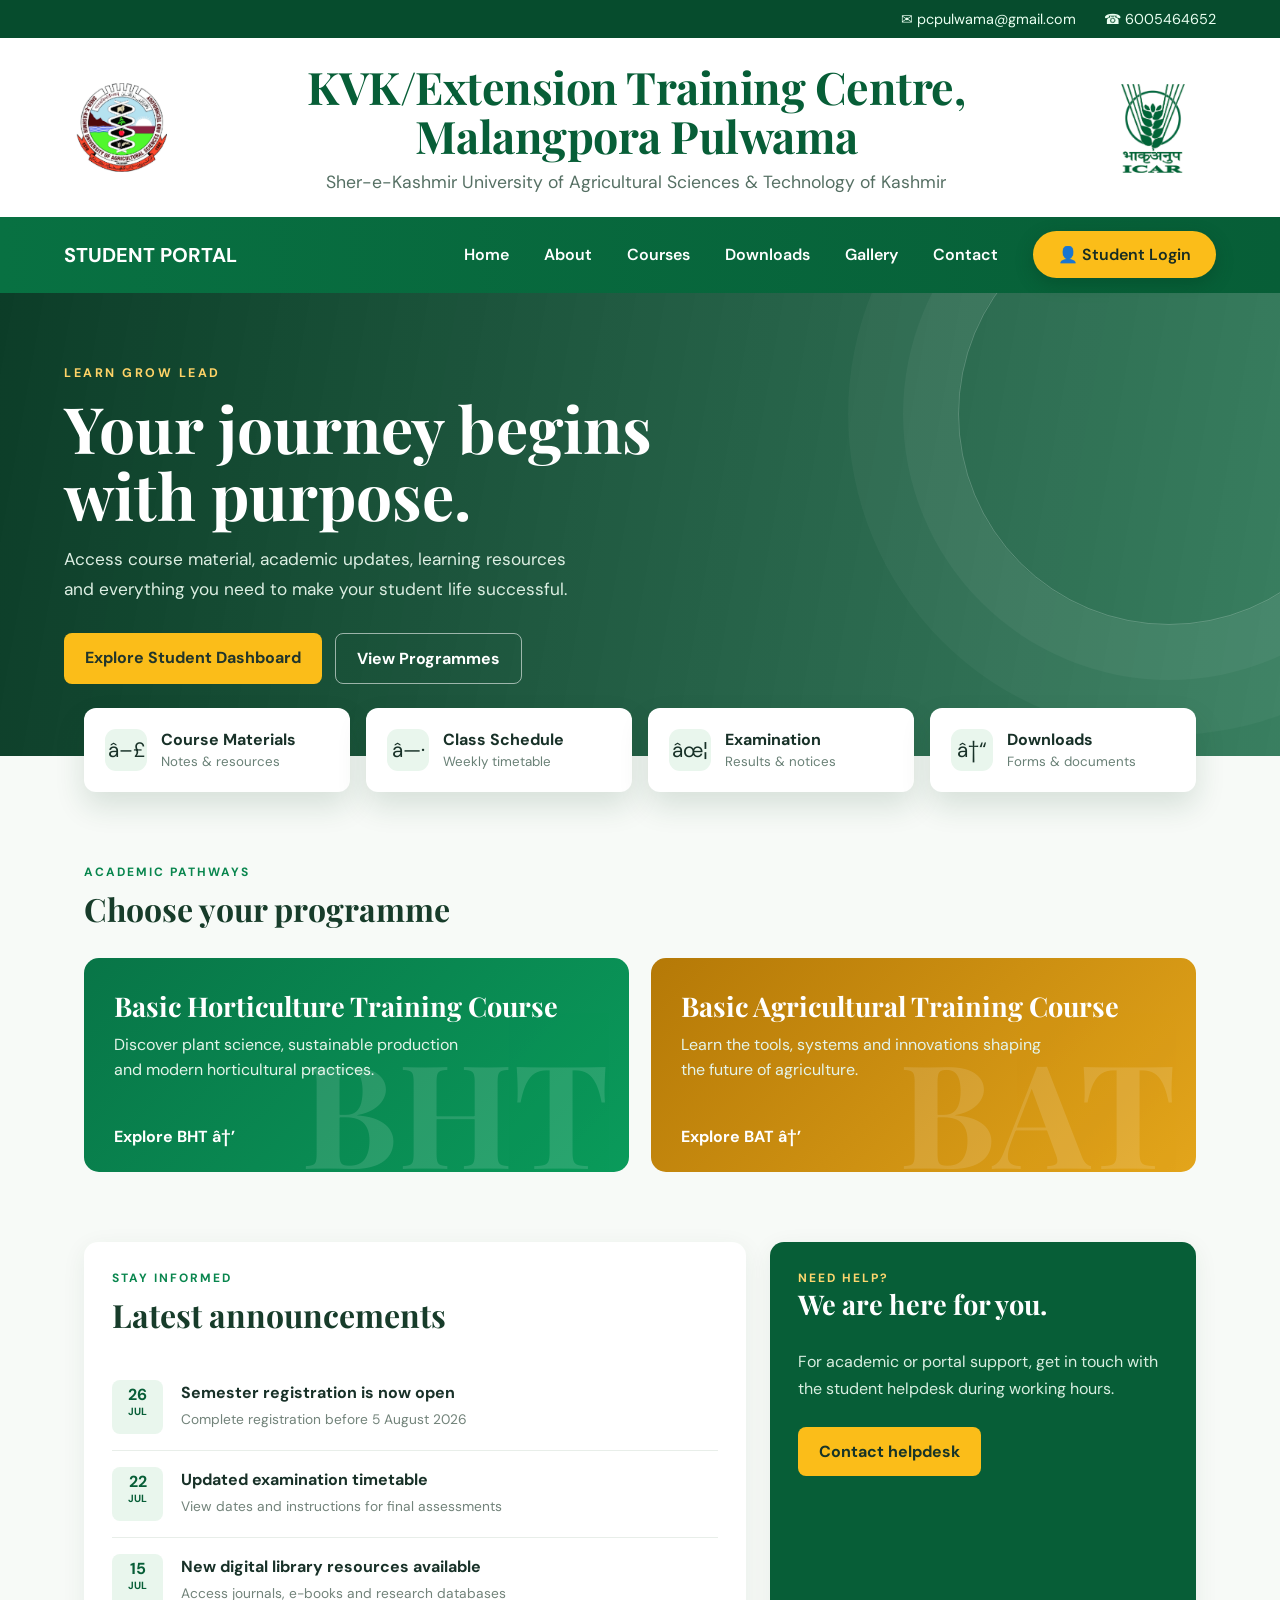
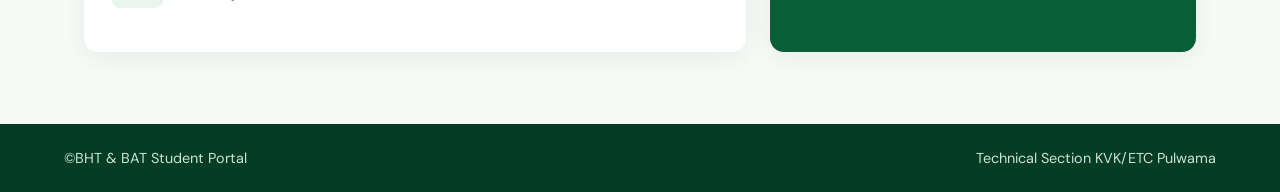
==== commit 27020207: "couses updared" ====
--- a/index.html
+++ b/index.html
@@ -54,7 +54,7 @@
   <nav><div class="portal-name">STUDENT PORTAL</div><a href="index.html">Home</a><a href="about.html">About</a><a href="courses.html">Courses</a><a href="downloads.html">Downloads</a><a href="gallery.html">Gallery</a><a href="contact.html">Contact</a><a class="login" href="login.html">&#128100; Student Login</a></nav>
   <section class="hero" id="home"><div class="hero-copy"><div class="eyebrow">Learn  Grow  Lead</div><h2>Your journey begins with purpose.</h2><p>Access course material, academic updates, learning resources and everything you need to make your student life successful.</p><div class="hero-buttons"><a class="btn primary" href="login.html">Explore Student Dashboard</a><a class="btn outline" href="courses.html">View Programmes</a></div></div></section>
   <section class="quick"><div class="quick-card"><div class="quick-icon">â–£</div><div><b>Course Materials</b><small>Notes &amp; resources</small></div></div><div class="quick-card"><div class="quick-icon">â—·</div><div><b>Class Schedule</b><small>Weekly timetable</small></div></div><div class="quick-card"><div class="quick-icon">âœ¦</div><div><b>Examination</b><small>Results &amp; notices</small></div></div><div class="quick-card"><div class="quick-icon">â†“</div><div><b>Downloads</b><small>Forms &amp; documents</small></div></div></section>
-  <main><div id="programmes" class="section-label">Academic pathways</div><h2 class="section-heading">Choose your programme</h2><section class="programs"><article class="program bht"><span class="big">BHT</span><h3>Bachelor of Horticulture Technology</h3><p>Discover plant science, sustainable production and modern horticultural practices.</p><a href="#">Explore BHT â†’</a></article><article class="program bat"><span class="big">BAT</span><h3>Bachelor of Agricultural Technology</h3><p>Learn the tools, systems and innovations shaping the future of agriculture.</p><a href="#">Explore BAT â†’</a></article></section><section class="notice-wrap" id="notices"><div class="notice"><div class="section-label">Stay informed</div><h2 class="section-heading">Latest announcements</h2><div class="notice-item"><div class="date">26<small>JUL</small></div><div><b>Semester registration is now open</b><span>Complete registration before 5 August 2026</span></div></div><div class="notice-item"><div class="date">22<small>JUL</small></div><div><b>Updated examination timetable</b><span>View dates and instructions for final assessments</span></div></div><div class="notice-item"><div class="date">15<small>JUL</small></div><div><b>New digital library resources available</b><span>Access journals, e-books and research databases</span></div></div></div><aside class="help" id="contact"><div class="section-label" style="color:#fdd66e">Need help?</div><h3>We are here for you.</h3><p>For academic or portal support, get in touch with the student helpdesk during working hours.</p><a class="btn" href="mailto:admissions@bhtbat.edu.in">Contact helpdesk</a></aside></section></main>
+  <main><div id="programmes" class="section-label">Academic pathways</div><h2 class="section-heading">Choose your programme</h2><section class="programs"><article class="program bht"><span class="big">BHT</span><h3>Basic Horticulture Training Course</h3><p>Discover plant science, sustainable production and modern horticultural practices.</p><a href="#">Explore BHT â†’</a></article><article class="program bat"><span class="big">BAT</span><h3>Basic Agricultural Training Course</h3><p>Learn the tools, systems and innovations shaping the future of agriculture.</p><a href="#">Explore BAT â†’</a></article></section><section class="notice-wrap" id="notices"><div class="notice"><div class="section-label">Stay informed</div><h2 class="section-heading">Latest announcements</h2><div class="notice-item"><div class="date">26<small>JUL</small></div><div><b>Semester registration is now open</b><span>Complete registration before 5 August 2026</span></div></div><div class="notice-item"><div class="date">22<small>JUL</small></div><div><b>Updated examination timetable</b><span>View dates and instructions for final assessments</span></div></div><div class="notice-item"><div class="date">15<small>JUL</small></div><div><b>New digital library resources available</b><span>Access journals, e-books and research databases</span></div></div></div><aside class="help" id="contact"><div class="section-label" style="color:#fdd66e">Need help?</div><h3>We are here for you.</h3><p>For academic or portal support, get in touch with the student helpdesk during working hours.</p><a class="btn" href="mailto:admissions@bhtbat.edu.in">Contact helpdesk</a></aside></section></main>
   <footer><span>©BHT &amp; BAT Student Portal</span><span>Technical Section KVK/ETC Pulwama</span></footer>
 </body>
 </html>
